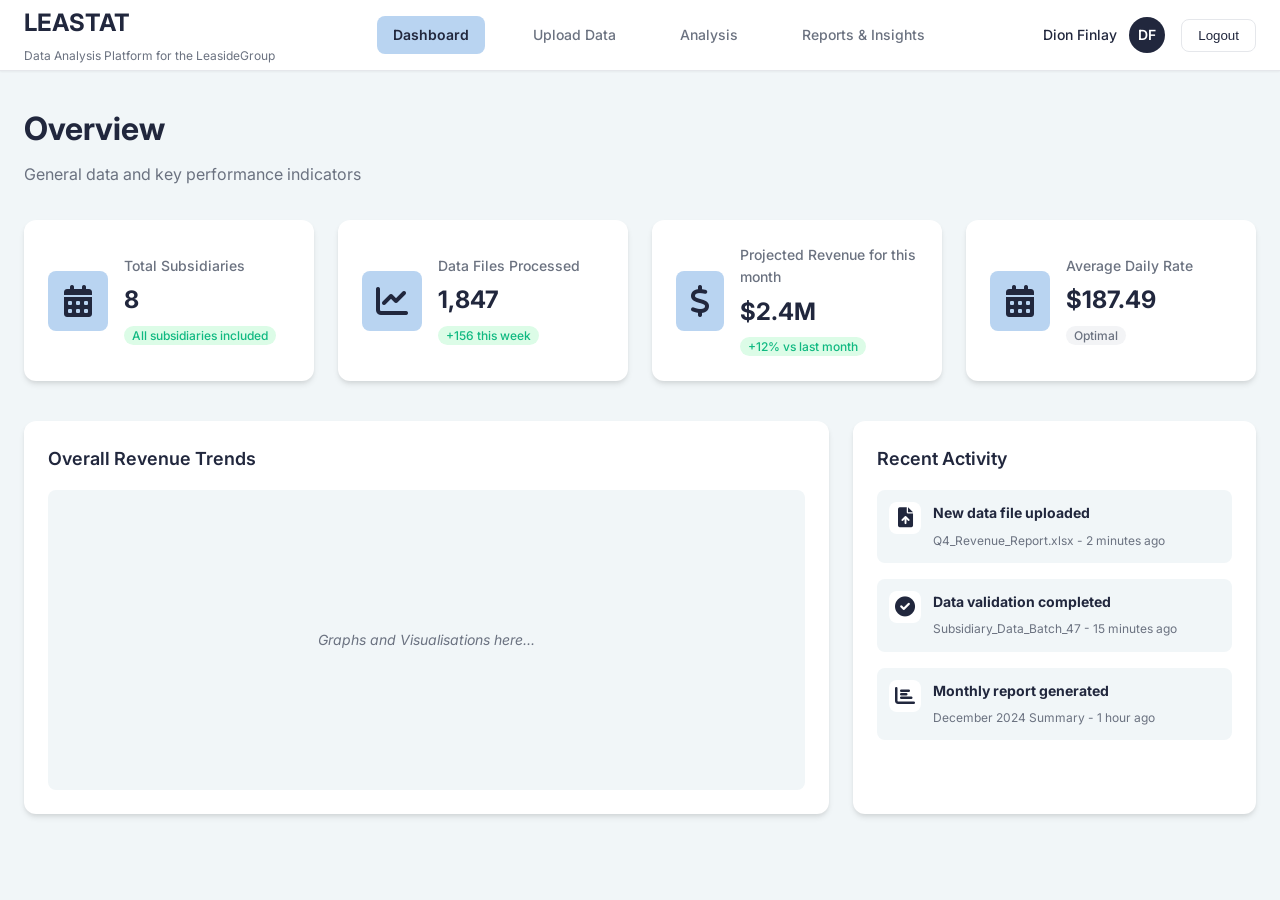
==== Frontend/index.html @ d5954630 "add frontend folder" ====
<!DOCTYPE html>
<html lang="en">
<head>
    <meta charset="UTF-8">
    <meta name="viewport" content="width=device-width, initial-scale=1.0">
    <title>DataFlow - A LeasideGroup Data Management Platform</title>
    <link rel="stylesheet" href="styles/main.css">
    <link rel="stylesheet" href="styles/forms.css">
    <link rel="stylesheet" href="styles/dashboard.css">
    <link rel="preconnect" href="https://fonts.googleapis.com">
    <link rel="preconnect" href="https://fonts.gstatic.com" crossorigin>
    <link href="https://fonts.googleapis.com/css2?family=Inter:wght@300;400;500;600;700&display=swap" rel="stylesheet">
    <link rel="stylesheet" href="https://cdnjs.cloudflare.com/ajax/libs/font-awesome/6.0.0/css/all.min.css" integrity="sha512-9usAa10IRO0HhonpyAIVpjrylPvoDwiPUiKdWk5t3PyolY1cOd4DSE0Ga+ri4AuTroPR5aQvXU9xC6qOPnzFeg==" crossorigin="anonymous" referrerpolicy="no-referrer" />
</head>
<body>
    <!-- Navigation Bar -->
    <nav class="navbar">
        <div class="nav-container">
            <div class="nav-brand">
                <h2>LEASTAT</h2>
                <span class="nav-tagline">Data Analysis Platform for the LeasideGroup</span>
            </div>
            <div class="nav-menu">
                <a href="#dashboard" class="nav-link active" data-section="dashboard">Dashboard</a>
                <a href="#upload" class="nav-link" data-section="upload">Upload Data</a>
                <a href="#analytics" class="nav-link" data-section="analytics">Analysis</a>
                <a href="#reports" class="nav-link" data-section="reports">Reports & Insights</a>
            </div>
            <div class="nav-user">
                <div class="user-profile">
                    <span class="user-name">Dion Finlay</span>
                    <div class="user-avatar">DF</div>
                </div>
                <button class="logout-btn">Logout</button>
            </div>
        </div>
    </nav>

    <!-- Main Content Area -->
    <main class="main-content">
        <!-- Dashboard Section -->
        <section id="dashboard-section" class="content-section active">
            <div class="dashboard-header">
                <h1>Overview</h1>
                <p>General data and key performance indicators</p>
            </div>
            
            <div class="stats-grid">
                <div class="stat-card">
                    <div class="stat-icon"><i class="fa-solid fa-calendar-days"></i></i></div>
                    <div class="stat-content">
                        <h3>Total Subsidiaries</h3>
                        <p class="stat-number">8</p>
                        <span class="stat-change positive">All subsidiaries included</span>
                    </div>
                </div>
                <div class="stat-card">
                    <div class="stat-icon"><i class="fa-solid fa-chart-line"></i></div>
                    <div class="stat-content">
                        <h3>Data Files Processed</h3>
                        <p class="stat-number">1,847</p>
                        <span class="stat-change positive">+156 this week</span>
                    </div>
                </div>
                <div class="stat-card">
                    <div class="stat-icon"><i class="fa-solid fa-dollar-sign"></i></div>
                    <div class="stat-content">
                        <h3>Projected Revenue for this month</h3>
                        <p class="stat-number">$2.4M</p>
                        <span class="stat-change positive">+12% vs last month</span>
                    </div>
                </div>
                <div class="stat-card">
                    <div class="stat-icon"><i class="fa-solid fa-calendar-days"></i></div>
                    <div class="stat-content">
                        <h3>Average Daily Rate</h3>
                        <p class="stat-number">$187.49</p>
                        <span class="stat-change neutral">Optimal</span>
                    </div>
                </div>
            </div>

            <div class="dashboard-charts">
                <div class="chart-container">
                    <h3>Overall Revenue Trends</h3>
                    <div class="chart-placeholder">
                        <p>Graphs and Visualisations here...</p>
                    </div>
                </div>
                <div class="recent-activity">
                    <h3>Recent Activity</h3>
                    <div class="activity-list">
                        <div class="activity-item">
                            <div class="activity-icon"><i class="fa-solid fa-file-arrow-up"></i></div>
                            <div class="activity-content">
                                <p><strong>New data file uploaded</strong></p>
                                <span>Q4_Revenue_Report.xlsx - 2 minutes ago</span>
                            </div>
                        </div>
                        <div class="activity-item">
                            <div class="activity-icon"><i class="fa-solid fa-check-circle"></i></div>
                            <div class="activity-content">
                                <p><strong>Data validation completed</strong></p>
                                <span>Subsidiary_Data_Batch_47 - 15 minutes ago</span>
                            </div>
                        </div>
                        <div class="activity-item">
                            <div class="activity-icon"><i class="fa-solid fa-chart-bar"></i></div>
                            <div class="activity-content">
                                <p><strong>Monthly report generated</strong></p>
                                <span>December 2024 Summary - 1 hour ago</span>
                            </div>
                        </div>
                    </div>
                </div>
            </div>
        </section>

        <!-- Upload Section -->
        <section id="upload-section" class="content-section">
            <div class="upload-header">
                <h1>Data upload Portal</h1>
                <p>Upload and validate your data files</p>
            </div>
            
            <div class="upload-container">
                <div class="upload-area">
                    <div class="upload-icon"><i class="fa-solid fa-cloud-arrow-up"></i></div>
                    <h3>Drag & Drop Files Here</h3>
                    <p>or click to browse and select files</p>
                    <input type="file" id="file-input" multiple accept=".xlsx,.xls,.csv" hidden>
                    <button class="upload-btn" onclick="document.getElementById('file-input').click()">
                        Choose Files
                    </button>
                </div>
                
                <div class="upload-info">
                    <h4>Supported Formats</h4>
                    <ul>
                        <li>Excel Files (.xlsx, .xls)</li>
                        <li>CSV Files (.csv)</li>
                        <li>Maximum file size: 50MB</li>
                    </ul>
                </div>
            </div>

            <div class="upload-progress" id="upload-progress" style="display: none;">
                <h3>Processing Files...</h3>
                <div class="progress-bar">
                    <div class="progress-fill"></div>
                </div>
                <p class="progress-text">0% Complete</p>
            </div>

            <div class="uploaded-files" id="uploaded-files">
                <h3>Recently Uploaded Files</h3>
                <div class="files-list">
                    <!-- Files will be dynamically added here -->
                </div>
            </div>
        </section>

        <!-- Analytics Section -->
        <section id="analytics-section" class="content-section">
            <div class="analytics-header">
                <h1>Data Analysis</h1>
                <p>Analyze trends and patterns in your data</p>
            </div>
            
            <div class="analytics-filters">
                <div class="filter-group">
                    <label>Date Range</label>
                    <select class="filter-select">
                        <option>Last 30 days</option>
                        <option>Last 3 months</option>
                        <option>Last 6 months</option>
                        <option>Last year</option>
                    </select>
                </div>
                <div class="filter-group">
                    <label>Subsidiary</label>
                    <select class="filter-select">
                        <option>All Subsidiaries</option>
                        <option>Leaside Manor</option>
                        <option>Apartments</option>
                        <option>Hotel</option>
                        <option>Spa Service</option>
                        <option>Medispa Service</option>
                        <option>Products</option>
                        <option>Bistro and Extras</option>
                        <option>Riverside</option>
                        <option>Monastery Health</option>
                        <option>Villanova</option>
                        <option>Bistro and Extras</option>
                    </select>
                </div>
                <div class="filter-group">
                    <label>Metric</label>
                    <select class="filter-select">
                        <option>Revenue</option>
                        <option>Average Daily Rate</option>
                        <option>Occupancy</option>
                        <option>Something Else</option>
                    </select>
                </div>
                <button class="apply-filters-btn">Apply Filters</button>
            </div>

            <div class="analytics-charts">
                <div class="chart-grid">
                    <div class="chart-card">
                        <h4>Revenue by Subsidiary</h4>
                        <div class="chart-placeholder">Charts and graphs</div>
                    </div>
                    <div class="chart-card">
                        <h4>Growth Trends</h4>
                        <div class="chart-placeholder">Charts and graphs</div>
                    </div>
                    <div class="chart-card">
                        <h4>Performance Metrics</h4>
                        <div class="chart-placeholder">Charts and graphs</div>
                    </div>
                    <div class="chart-card">
                        <h4>Comparative Analysis</h4>
                        <div class="chart-placeholder">Charts and graphs</div>
                    </div>
                </div>
            </div>
        </section>

        <!-- Reports Section -->
        <section id="reports-section" class="content-section">
            <div class="reports-header">
                <h1>Reports & Export</h1>
                <p>Generate and download comprehensive reports</p>
            </div>
            
            <div class="reports-container">
                <div class="report-templates">
                    <h3>Report Templates</h3>
                    <div class="template-grid">
                        <div class="template-card">
                            <div class="template-icon"><i class="fa-solid fa-chart-pie"></i></div>
                            <h4>Monthly Summary</h4>
                            <p>Comprehensive monthly performance report</p>
                            <button class="generate-btn">Generate</button>
                        </div>
                        <div class="template-card">
                            <div class="template-icon"><i class="fa-solid fa-chart-column"></i></div>
                            <h4>Financial Analysis</h4>
                            <p>Detailed financial metrics and trends</p>
                            <button class="generate-btn">Generate</button>
                        </div>
                        <div class="template-card">
                            <div class="template-icon"><i class="fa-solid fa-bullseye"></i></div>
                            <h4>Performance Review</h4>
                            <p>Subsidiary performance comparison</p>
                            <button class="generate-btn">Generate</button>
                        </div>
                    </div>
                </div>

                <div class="recent-reports">
                    <h3>Recent Reports</h3>
                    <div class="reports-list">
                        <div class="report-item">
                            <div class="report-info">
                                <h4>December 2024 Monthly Summary</h4>
                                <p>Generated on Jan 5, 2025</p>
                            </div>
                            <div class="report-actions">
                                <button class="download-btn">Download</button>
                                <button class="view-btn">View</button>
                            </div>
                        </div>
                        <div class="report-item">
                            <div class="report-info">
                                <h4>Q4 2024 Financial Analysis</h4>
                                <p>Generated on Jan 3, 2025</p>
                            </div>
                            <div class="report-actions">
                                <button class="download-btn">Download</button>
                                <button class="view-btn">View</button>
                            </div>
                        </div>
                    </div>
                </div>
            </div>
        </section>
    </main>

    <!-- Scripts -->
    <script src="scripts/app.js"></script>
    <script src="scripts/api.js"></script>
    <script src="scripts/validation.js"></script>
    <script src="upload.js"></script>
</body>
</html>
---- Frontend/styles/main.css ----
/* Global */
:root {
    --primary-color: #21273d;
    --secondary-color: #b9d4f1;
    --background-color: #f1f6f8;
    --white: #ffffff;
    --text-dark: #21273d;
    --text-light: #6b7280;
    --border-color: #e5e7eb;
    --success-color: #10b981;
    --warning-color: #f59e0b;
    --error-color: #ef4444;
    --shadow-sm: 0 1px 2px 0 rgba(0, 0, 0, 0.05);
    --shadow-md: 0 4px 6px -1px rgba(0, 0, 0, 0.1), 0 2px 4px -1px rgba(0, 0, 0, 0.06);
    --shadow-lg: 0 10px 15px -3px rgba(0, 0, 0, 0.1), 0 4px 6px -2px rgba(0, 0, 0, 0.05);
    --border-radius: 8px;
    --border-radius-lg: 12px;
    --font-family: 'Inter', -apple-system, BlinkMacSystemFont, 'Segoe UI', Roboto, sans-serif;
}

* {
    margin: 0;
    padding: 0;
    box-sizing: border-box;
}

body {
    font-family: var(--font-family);
    background-color: var(--background-color);
    color: var(--text-dark);
    line-height: 1.6;
    font-size: 14px;
}

/* Navigation*/
.navbar {
    background-color: var(--white);
    border-bottom: 1px solid var(--border-color);
    box-shadow: var(--shadow-sm);
    position: sticky;
    top: 0;
    z-index: 1000;
}

.nav-container {
    max-width: 1400px;
    margin: 0 auto;
    padding: 0 24px;
    display: flex;
    align-items: center;
    justify-content: space-between;
    height: 70px;
}

.nav-brand h2 {
    color: var(--primary-color);
    font-size: 24px;
    font-weight: 700;
    margin-bottom: 2px;
}

.nav-tagline {
    color: var(--text-light);
    font-size: 12px;
    font-weight: 400;
}

.nav-menu {
    display: flex;
    gap: 32px;
}

.nav-link {
    text-decoration: none;
    color: var(--text-light);
    font-weight: 500;
    padding: 8px 16px;
    border-radius: var(--border-radius);
    transition: all 0.2s ease;
    position: relative;
}

.nav-link:hover {
    color: var(--primary-color);
    background-color: var(--secondary-color);
}

.nav-link.active {
    color: var(--primary-color);
    background-color: var(--secondary-color);
    font-weight: 600;
}

.nav-user {
    display: flex;
    align-items: center;
    gap: 16px;
}

.user-profile {
    display: flex;
    align-items: center;
    gap: 12px;
}

.user-name {
    font-weight: 500;
    color: var(--text-dark);
}

.user-avatar {
    width: 36px;
    height: 36px;
    background-color: var(--primary-color);
    color: var(--white);
    border-radius: 50%;
    display: flex;
    align-items: center;
    justify-content: center;
    font-weight: 600;
    font-size: 14px;
}

.logout-btn {
    background-color: transparent;
    border: 1px solid var(--border-color);
    color: var(--text-dark);
    padding: 8px 16px;
    border-radius: var(--border-radius);
    cursor: pointer;
    font-weight: 500;
    transition: all 0.2s ease;
}

.logout-btn:hover {
    background-color: var(--error-color);
    color: var(--white);
    border-color: var(--error-color);
}

/* Main Content */
.main-content {
    max-width: 1400px;
    margin: 0 auto;
    padding: 32px 24px;
}

.content-section {
    display: none;
    animation: fadeIn 0.3s ease-in-out;
}

.content-section.active {
    display: block;
}

@keyframes fadeIn {
    from { opacity: 0; transform: translateY(20px); }
    to { opacity: 1; transform: translateY(0); }
}

/* Dashboard*/
.dashboard-header {
    margin-bottom: 32px;
}

.dashboard-header h1 {
    font-size: 32px;
    font-weight: 700;
    color: var(--primary-color);
    margin-bottom: 8px;
}

.dashboard-header p {
    color: var(--text-light);
    font-size: 16px;
}

.stats-grid {
    display: grid;
    grid-template-columns: repeat(auto-fit, minmax(280px, 1fr));
    gap: 24px;
    margin-bottom: 40px;
}

.stat-card {
    background-color: var(--white);
    padding: 24px;
    border-radius: var(--border-radius-lg);
    box-shadow: var(--shadow-md);
    display: flex;
    align-items: center;
    gap: 16px;
    transition: transform 0.2s ease, box-shadow 0.2s ease;
}

.stat-card:hover {
    transform: translateY(-2px);
    box-shadow: var(--shadow-lg);
}

.stat-icon {
    font-size: 32px;
    width: 60px;
    height: 60px;
    background-color: var(--secondary-color);
    border-radius: var(--border-radius);
    display: flex;
    align-items: center;
    justify-content: center;
}

.stat-content h3 {
    color: var(--text-light);
    font-size: 14px;
    font-weight: 500;
    margin-bottom: 4px;
}

.stat-number {
    font-size: 24px;
    font-weight: 700;
    color: var(--primary-color);
    margin-bottom: 4px;
}

.stat-change {
    font-size: 12px;
    font-weight: 500;
    padding: 2px 8px;
    border-radius: 12px;
}

.stat-change.positive {
    background-color: #dcfce7;
    color: var(--success-color);
}

.stat-change.neutral {
    background-color: #f3f4f6;
    color: var(--text-light);
}

.dashboard-charts {
    display: grid;
    grid-template-columns: 2fr 1fr;
    gap: 24px;
}

.chart-container,
.recent-activity {
    background-color: var(--white);
    padding: 24px;
    border-radius: var(--border-radius-lg);
    box-shadow: var(--shadow-md);
}

.chart-container h3,
.recent-activity h3 {
    color: var(--primary-color);
    font-size: 18px;
    font-weight: 600;
    margin-bottom: 16px;
}

.chart-placeholder {
    height: 300px;
    background-color: var(--background-color);
    border-radius: var(--border-radius);
    display: flex;
    align-items: center;
    justify-content: center;
    color: var(--text-light);
    font-style: italic;
}

.activity-list {
    display: flex;
    flex-direction: column;
    gap: 16px;
}

.activity-item {
    display: flex;
    align-items: flex-start;
    gap: 12px;
    padding: 12px;
    background-color: var(--background-color);
    border-radius: var(--border-radius);
}

.activity-icon {
    font-size: 20px;
    width: 32px;
    height: 32px;
    display: flex;
    align-items: center;
    justify-content: center;
    background-color: var(--white);
    border-radius: var(--border-radius);
}

.activity-content p {
    font-size: 14px;
    color: var(--text-dark);
    margin-bottom: 4px;
}

.activity-content span {
    font-size: 12px;
    color: var(--text-light);
}

/* Section Headers */
.upload-header,
.analytics-header,
.reports-header {
    margin-bottom: 32px;
}

.upload-header h1,
.analytics-header h1,
.reports-header h1 {
    font-size: 32px;
    font-weight: 700;
    color: var(--primary-color);
    margin-bottom: 8px;
}

.upload-header p,
.analytics-header p,
.reports-header p {
    color: var(--text-light);
    font-size: 16px;
}

/* Upload Styles */
.upload-container {
    display: grid;
    grid-template-columns: 2fr 1fr;
    gap: 24px;
    margin-bottom: 32px;
}

.upload-area {
    background-color: var(--white);
    border: 2px dashed var(--border-color);
    border-radius: var(--border-radius-lg);
    padding: 48px;
    text-align: center;
    transition: all 0.2s ease;
    cursor: pointer;
}

.upload-area:hover {
    border-color: var(--secondary-color);
    background-color: #fafbfc;
}

.upload-area.dragover {
    border-color: var(--primary-color);
    background-color: var(--secondary-color);
}

.upload-icon {
    font-size: 48px;
    margin-bottom: 16px;
}

.upload-area h3 {
    color: var(--primary-color);
    font-size: 20px;
    font-weight: 600;
    margin-bottom: 8px;
}

.upload-area p {
    color: var(--text-light);
    margin-bottom: 24px;
}

.upload-btn {
    background-color: var(--primary-color);
    color: var(--white);
    border: none;
    padding: 12px 24px;
    border-radius: var(--border-radius);
    font-weight: 500;
    cursor: pointer;
    transition: all 0.2s ease;
}

.upload-btn:hover {
    background-color: #1a1f2e;
    transform: translateY(-1px);
}

.upload-info {
    background-color: var(--white);
    padding: 24px;
    border-radius: var(--border-radius-lg);
    box-shadow: var(--shadow-sm);
}

.upload-info h4 {
    color: var(--primary-color);
    font-size: 16px;
    font-weight: 600;
    margin-bottom: 16px;
}

.upload-info ul {
    list-style: none;
}

.upload-info li {
    color: var(--text-light);
    margin-bottom: 8px;
    padding-left: 20px;
    position: relative;
}

.upload-info li:before {
    content: "✓";
    position: absolute;
    left: 0;
    color: var(--success-color);
    font-weight: bold;
}

/* Progress Styles */
.upload-progress {
    background-color: var(--white);
    padding: 24px;
    border-radius: var(--border-radius-lg);
    box-shadow: var(--shadow-md);
    margin-bottom: 32px;
}

.upload-progress h3 {
    color: var(--primary-color);
    margin-bottom: 16px;
}

.progress-bar {
    width: 100%;
    height: 8px;
    background-color: var(--background-color);
    border-radius: 4px;
    overflow: hidden;
    margin-bottom: 8px;
}

.progress-fill {
    height: 100%;
    background-color: var(--primary-color);
    transition: width 0.3s ease;
    width: 0%;
}

.progress-text {
    color: var(--text-light);
    font-size: 14px;
}

/* Uploaded Files */
.uploaded-files {
    background-color: var(--white);
    padding: 24px;
    border-radius: var(--border-radius-lg);
    box-shadow: var(--shadow-md);
}

.uploaded-files h3 {
    color: var(--primary-color);
    margin-bottom: 16px;
}

.files-list {
    display: flex;
    flex-direction: column;
    gap: 12px;
}

/* Analytics Styles */
.analytics-filters {
    background-color: var(--white);
    padding: 24px;
    border-radius: var(--border-radius-lg);
    box-shadow: var(--shadow-md);
    margin-bottom: 32px;
    display: flex;
    gap: 24px;
    align-items: end;
    flex-wrap: wrap;
}

.filter-group {
    display: flex;
    flex-direction: column;
    gap: 8px;
    min-width: 160px;
}

.filter-group label {
    color: var(--text-dark);
    font-weight: 500;
    font-size: 14px;
}

.filter-select {
    padding: 8px 12px;
    border: 1px solid var(--border-color);
    border-radius: var(--border-radius);
    background-color: var(--white);
    color: var(--text-dark);
    font-size: 14px;
}

.apply-filters-btn {
    background-color: var(--primary-color);
    color: var(--white);
    border: none;
    padding: 8px 16px;
    border-radius: var(--border-radius);
    font-weight: 500;
    cursor: pointer;
    transition: all 0.2s ease;
    height: fit-content;
}

.apply-filters-btn:hover {
    background-color: #1a1f2e;
}

.analytics-charts {
    background-color: var(--white);
    padding: 24px;
    border-radius: var(--border-radius-lg);
    box-shadow: var(--shadow-md);
}

.chart-grid {
    display: grid;
    grid-template-columns: repeat(auto-fit, minmax(300px, 1fr));
    gap: 24px;
}

.chart-card {
    background-color: var(--background-color);
    padding: 20px;
    border-radius: var(--border-radius);
}

.chart-card h4 {
    color: var(--primary-color);
    font-size: 16px;
    font-weight: 600;
    margin-bottom: 16px;
}

/* Reports Styles */
.reports-container {
    display: grid;
    grid-template-columns: 2fr 1fr;
    gap: 32px;
}

.report-templates,
.recent-reports {
    background-color: var(--white);
    padding: 24px;
    border-radius: var(--border-radius-lg);
    box-shadow: var(--shadow-md);
}

.report-templates h3,
.recent-reports h3 {
    color: var(--primary-color);
    font-size: 18px;
    font-weight: 600;
    margin-bottom: 20px;
}

.template-grid {
    display: grid;
    gap: 16px;
}

.template-card {
    background-color: var(--background-color);
    padding: 20px;
    border-radius: var(--border-radius);
    text-align: center;
    transition: transform 0.2s ease;
}

.template-card:hover {
    transform: translateY(-2px);
}

.template-icon {
    font-size: 32px;
    margin-bottom: 12px;
}

.template-card h4 {
    color: var(--primary-color);
    font-size: 16px;
    font-weight: 600;
    margin-bottom: 8px;
}

.template-card p {
    color: var(--text-light);
    font-size: 14px;
    margin-bottom: 16px;
}

.generate-btn,
.download-btn,
.view-btn {
    background-color: var(--primary-color);
    color: var(--white);
    border: none;
    padding: 8px 16px;
    border-radius: var(--border-radius);
    font-weight: 500;
    cursor: pointer;
    transition: all 0.2s ease;
    margin: 0 4px;
}

.generate-btn:hover,
.download-btn:hover,
.view-btn:hover {
    background-color: #1a1f2e;
}

.view-btn {
    background-color: var(--secondary-color);
    color: var(--primary-color);
}

.view-btn:hover {
    background-color: #a5c9ed;
}

.reports-list {
    display: flex;
    flex-direction: column;
    gap: 16px;
}

.report-item {
    display: flex;
    justify-content: space-between;
    align-items: center;
    padding: 16px;
    background-color: var(--background-color);
    border-radius: var(--border-radius);
    transition: all 0.2s ease;
}

.report-item:hover {
    background-color: #e8f0f5;
}

.report-info h4 {
    color: var(--primary-color);
    font-size: 14px;
    font-weight: 600;
    margin-bottom: 4px;
}

.report-info p {
    color: var(--text-light);
    font-size: 12px;
}

.report-actions {
    display: flex;
    gap: 8px;
}

/* Responsive Design */
@media (max-width: 1200px) {
    .nav-container {
        padding: 0 16px;
    }
    
    .main-content {
        padding: 24px 16px;
    }
    
    .dashboard-charts {
        grid-template-columns: 1fr;
    }
    
    .upload-container {
        grid-template-columns: 1fr;
    }
    
    .reports-container {
        grid-template-columns: 1fr;
    }
}

@media (max-width: 768px) {
    .nav-container {
        flex-direction: column;
        height: auto;
        padding: 16px;
        gap: 16px;
    }
    
    .nav-menu {
        gap: 16px;
        flex-wrap: wrap;
        justify-content: center;
    }
    
    .stats-grid {
        grid-template-columns: 1fr;
    }
    
    .analytics-filters {
        flex-direction: column;
        align-items: stretch;
    }
    
    .filter-group {
        min-width: auto;
    }
    
    .chart-grid {
        grid-template-columns: 1fr;
    }
    
    .template-grid {
        grid-template-columns: 1fr;
    }
}

@media (max-width: 480px) {
    .upload-area {
        padding: 24px;
    }
    
    .upload-icon {
        font-size: 32px;
    }
    
    .dashboard-header h1,
    .upload-header h1,
    .analytics-header h1,
    .reports-header h1 {
        font-size: 24px;
    }
    
    .stat-card {
        flex-direction: column;
        text-align: center;
    }
    
    .report-item {
        flex-direction: column;
        gap: 12px;
        text-align: center;
    }
}

/* Utility Classes */
.text-center { text-align: center; }
.text-left { text-align: left; }
.text-right { text-align: right; }

.mb-1 { margin-bottom: 4px; }
.mb-2 { margin-bottom: 8px; }
.mb-3 { margin-bottom: 12px; }
.mb-4 { margin-bottom: 16px; }
.mb-5 { margin-bottom: 20px; }
.mb-6 { margin-bottom: 24px; }

.mt-1 { margin-top: 4px; }
.mt-2 { margin-top: 8px; }
.mt-3 { margin-top: 12px; }
.mt-4 { margin-top: 16px; }
.mt-5 { margin-top: 20px; }
.mt-6 { margin-top: 24px; }

.p-1 { padding: 4px; }
.p-2 { padding: 8px; }
.p-3 { padding: 12px; }
.p-4 { padding: 16px; }
.p-5 { padding: 20px; }
.p-6 { padding: 24px; }

.hidden { display: none; }
.visible { display: block; }

.fade-in {
    animation: fadeIn 0.3s ease-in-out;
}

.slide-up {
    animation: slideUp 0.3s ease-in-out;
}

@keyframes slideUp {
    from { opacity: 0; transform: translateY(30px); }
    to { opacity: 1; transform: translateY(0); }
}

/* Loading States */
.loading {
    position: relative;
    overflow: hidden;
}

.loading::after {
    content: '';
    position: absolute;
    top: 0;
    left: -100%;
    width: 100%;
    height: 100%;
    background: linear-gradient(90deg, transparent, rgba(185, 212, 241, 0.4), transparent);
    animation: loading 1.5s infinite;
}

@keyframes loading {
    0% { left: -100%; }
    100% { left: 100%; }
}
---- Frontend/styles/forms.css ----
/* Form Styles */

/* Form Container */
.form-container {
    background-color: var(--white);
    padding: 32px;
    border-radius: var(--border-radius-lg);
    box-shadow: var(--shadow-md);
    max-width: 600px;
    margin: 0 auto;
}

.form-header {
    text-align: center;
    margin-bottom: 32px;
}

.form-header h2 {
    color: var(--primary-color);
    font-size: 24px;
    font-weight: 700;
    margin-bottom: 8px;
}

.form-header p {
    color: var(--text-light);
    font-size: 14px;
}

/* Form Groups */
.form-group {
    margin-bottom: 24px;
}

.form-group label {
    display: block;
    color: var(--text-dark);
    font-weight: 500;
    font-size: 14px;
    margin-bottom: 8px;
}

.form-group label.required::after {
    content: "*";
    color: var(--error-color);
    margin-left: 4px;
}

/* Input Styles */
.form-input,
.form-select,
.form-textarea {
    width: 100%;
    padding: 12px 16px;
    border: 1px solid var(--border-color);
    border-radius: var(--border-radius);
    font-size: 14px;
    font-family: var(--font-family);
    background-color: var(--white);
    color: var(--text-dark);
    transition: all 0.2s ease;
}

.form-input:focus,
.form-select:focus,
.form-textarea:focus {
    outline: none;
    border-color: var(--primary-color);
    box-shadow: 0 0 0 3px rgba(33, 39, 61, 0.1);
}

.form-input:hover,
.form-select:hover,
.form-textarea:hover {
    border-color: var(--secondary-color);
}

.form-input.error,
.form-select.error,
.form-textarea.error {
    border-color: var(--error-color);
    background-color: #fef2f2;
}

.form-input.success,
.form-select.success,
.form-textarea.success {
    border-color: var(--success-color);
    background-color: #f0fdf4;
}

.form-textarea {
    resize: vertical;
    min-height: 100px;
}

/* Input Groups */
.input-group {
    display: flex;
    gap: 16px;
}

.input-group .form-group {
    flex: 1;
}

/* File Input Styles */
.file-input-wrapper {
    position: relative;
    display: inline-block;
    width: 100%;
}

.file-input {
    position: absolute;
    opacity: 0;
    width: 100%;
    height: 100%;
    cursor: pointer;
}

.file-input-label {
    display: flex;
    align-items: center;
    justify-content: center;
    gap: 8px;
    padding: 12px 16px;
    border: 2px dashed var(--border-color);
    border-radius: var(--border-radius);
    background-color: var(--background-color);
    color: var(--text-light);
    cursor: pointer;
    transition: all 0.2s ease;
    min-height: 120px;
    text-align: center;
}

.file-input-label:hover {
    border-color: var(--secondary-color);
    background-color: var(--white);
}

.file-input-label.dragover {
    border-color: var(--primary-color);
    background-color: var(--secondary-color);
    color: var(--primary-color);
}

.file-input-icon {
    font-size: 24px;
}

.file-input-text {
    display: flex;
    flex-direction: column;
    gap: 4px;
}

.file-input-primary {
    font-weight: 500;
    color: var(--text-dark);
}

.file-input-secondary {
    font-size: 12px;
    color: var(--text-light);
}

/* Selected Files Display */
.selected-files {
    margin-top: 16px;
}

.selected-files-header {
    font-weight: 500;
    color: var(--text-dark);
    margin-bottom: 8px;
    font-size: 14px;
}

.file-item {
    display: flex;
    align-items: center;
    justify-content: space-between;
    padding: 8px 12px;
    background-color: var(--background-color);
    border-radius: var(--border-radius);
    margin-bottom: 8px;
}

.file-info {
    display: flex;
    align-items: center;
    gap: 8px;
}

.file-icon {
    width: 24px;
    height: 24px;
    background-color: var(--primary-color);
    color: var(--white);
    border-radius: 4px;
    display: flex;
    align-items: center;
    justify-content: center;
    font-size: 12px;
    font-weight: 600;
}

.file-details {
    display: flex;
    flex-direction: column;
}

.file-name {
    font-size: 14px;
    color: var(--text-dark);
    font-weight: 500;
}

.file-size {
    font-size: 12px;
    color: var(--text-light);
}

.file-remove {
    background: none;
    border: none;
    color: var(--error-color);
    cursor: pointer;
    padding: 4px;
    border-radius: 4px;
    transition: all 0.2s ease;
}

.file-remove:hover {
    background-color: var(--error-color);
    color: var(--white);
}

/* Button Styles */
.btn {
    padding: 12px 24px;
    border: none;
    border-radius: var(--border-radius);
    font-size: 14px;
    font-weight: 500;
    cursor: pointer;
    text-decoration: none;
    display: inline-flex;
    align-items: center;
    justify-content: center;
    gap: 8px;
    transition: all 0.2s ease;
    min-height: 44px;
}

.btn-primary {
    background-color: var(--primary-color);
    color: var(--white);
}

.btn-primary:hover {
    background-color: #1a1f2e;
    transform: translateY(-1px);
    box-shadow: var(--shadow-md);
}

.btn-secondary {
    background-color: var(--secondary-color);
    color: var(--primary-color);
}

.btn-secondary:hover {
    background-color: #a5c9ed;
}

.btn-outline {
    background-color: transparent;
    color: var(--primary-color);
    border: 1px solid var(--primary-color);
}

.btn-outline:hover {
    background-color: var(--primary-color);
    color: var(--white);
}

.btn-success {
    background-color: var(--success-color);
    color: var(--white);
}

.btn-warning {
    background-color: var(--warning-color);
    color: var(--white);
}

.btn-danger {
    background-color: var(--error-color);
    color: var(--white);
}

.btn-large {
    padding: 16px 32px;
    font-size: 16px;
    min-height: 52px;
}

.btn-small {
    padding: 8px 16px;
    font-size: 12px;
    min-height: 36px;
}

.btn:disabled {
    opacity: 0.5;
    cursor: not-allowed;
    transform: none !important;
}

.btn-group {
    display: flex;
    gap: 12px;
    justify-content: center;
    margin-top: 24px;
}

/* Checkbox and Radio Styles */
.checkbox-group,
.radio-group {
    display: flex;
    flex-direction: column;
    gap: 12px;
}

.checkbox-item,
.radio-item {
    display: flex;
    align-items: center;
    gap: 12px;
    cursor: pointer;
}

.checkbox-input,
.radio-input {
    width: 18px;
    height: 18px;
    accent-color: var(--primary-color);
}

.checkbox-label,
.radio-label {
    color: var(--text-dark);
    font-size: 14px;
    cursor: pointer;
}

/* Error Messages */
.error-message {
    color: var(--error-color);
    font-size: 12px;
    margin-top: 4px;
    display: flex;
    align-items: center;
    gap: 4px;
}

.error-icon {
    font-size: 14px;
}

.success-message {
    color: var(--success-color);
    font-size: 12px;
    margin-top: 4px;
    display: flex;
    align-items: center;
    gap: 4px;
}

/* Help Text */
.help-text {
    color: var(--text-light);
    font-size: 12px;
    margin-top: 4px;
}

/* Form Steps */
.form-steps {
    display: flex;
    justify-content: center;
    margin-bottom: 32px;
}

.step {
    display: flex;
    align-items: center;
    gap: 8px;
    padding: 8px 16px;
    color: var(--text-light);
    font-size: 14px;
}

.step.active {
    color: var(--primary-color);
    font-weight: 600;
}

.step.completed {
    color: var(--success-color);
}

.step-number {
    width: 24px;
    height: 24px;
    border-radius: 50%;
    background-color: var(--border-color);
    color: var(--text-light);
    display: flex;
    align-items: center;
    justify-content: center;
    font-size: 12px;
    font-weight: 600;
}

.step.active .step-number {
    background-color: var(--primary-color);
    color: var(--white);
}

.step.completed .step-number {
    background-color: var(--success-color);
    color: var(--white);
}

.step:not(:last-child)::after {
    content: '';
    width: 40px;
    height: 2px;
    background-color: var(--border-color);
    margin-left: 16px;
}

.step.completed:not(:last-child)::after {
    background-color: var(--success-color);
}

/* Progress Bar in Forms */
.form-progress {
    margin-bottom: 24px;
}

.form-progress-label {
    display: flex;
    justify-content: space-between;
    margin-bottom: 8px;
    font-size: 14px;
    color: var(--text-dark);
}

.form-progress-bar {
    width: 100%;
    height: 6px;
    background-color: var(--background-color);
    border-radius: 3px;
    overflow: hidden;
}

.form-progress-fill {
    height: 100%;
    background-color: var(--primary-color);
    transition: width 0.3s ease;
}

/* Responsive Form Styles */
@media (max-width: 768px) {
    .form-container {
        padding: 24px;
        margin: 0 16px;
    }
    
    .input-group {
        flex-direction: column;
    }
    
    .btn-group {
        flex-direction: column;
    }
    
    .form-steps {
        flex-wrap: wrap;
        gap: 8px;
    }
    
    .step:not(:last-child)::after {
        display: none;
    }
}

@media (max-width: 480px) {
    .form-container {
        padding: 16px;
    }
    
    .file-input-label {
        min-height: 80px;
        padding: 16px;
    }
    
    .file-input-icon {
        font-size: 20px;
    }
    
    .btn {
        width: 100%;
        justify-content: center;
    }
}
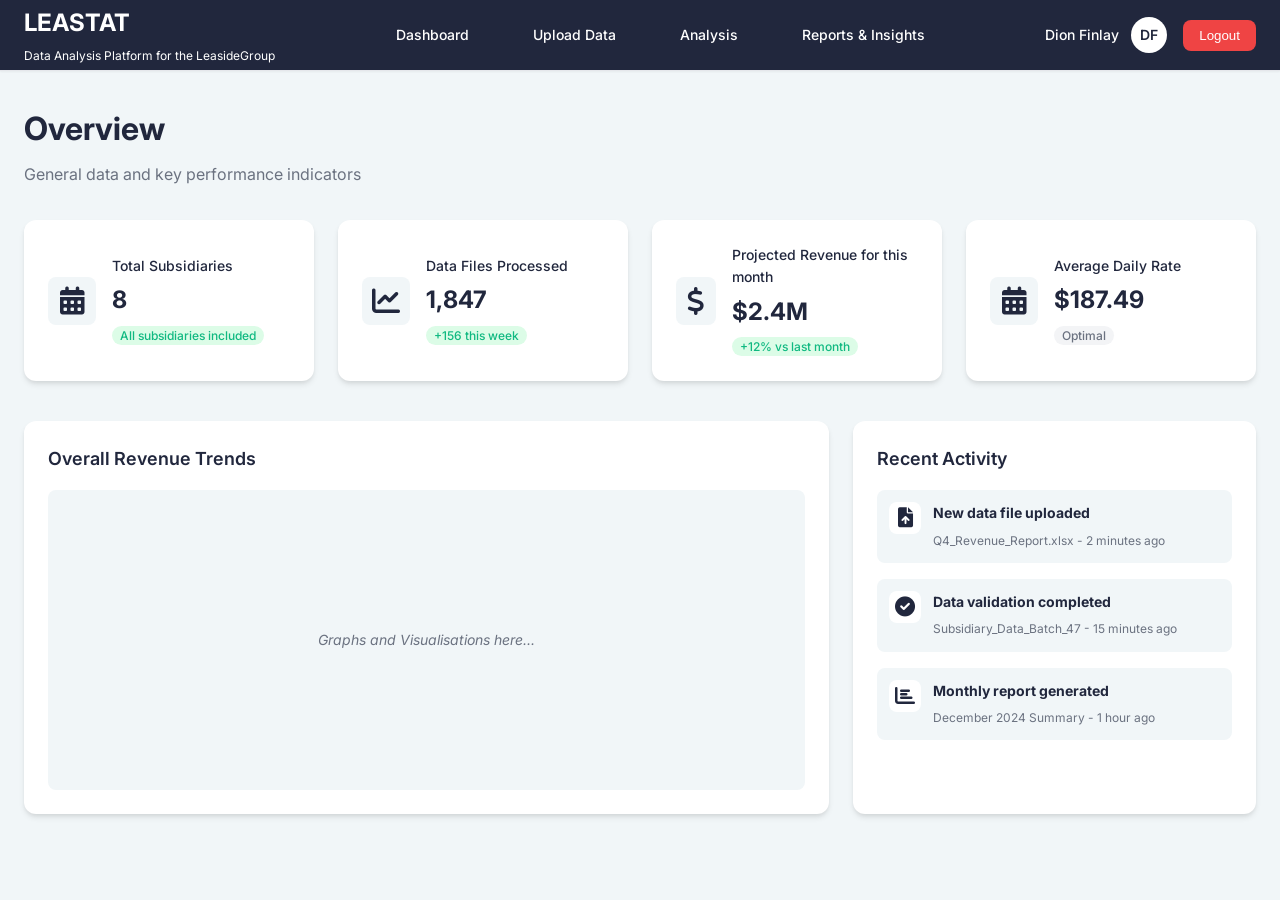
==== commit 53dd1d8d: "stage as at presenting" ====
--- a/Frontend/index.html
+++ b/Frontend/index.html
@@ -21,17 +21,17 @@
                 <span class="nav-tagline">Data Analysis Platform for the LeasideGroup</span>
             </div>
             <div class="nav-menu">
-                <a href="#dashboard" class="nav-link active" data-section="dashboard">Dashboard</a>
-                <a href="#upload" class="nav-link" data-section="upload">Upload Data</a>
-                <a href="#analytics" class="nav-link" data-section="analytics">Analysis</a>
-                <a href="#reports" class="nav-link" data-section="reports">Reports & Insights</a>
+                <a href="index.html" class="nav-link" data-section="dashboard">Dashboard</a>
+                <a href="components/upload.html" class="nav-link" data-section="upload">Upload Data</a>
+                <a href="components/analytics.html" class="nav-link" data-section="analytics">Analysis</a>
+                <a href="components/reports.html" class="nav-link" data-section="reports">Reports & Insights</a>
             </div>
             <div class="nav-user">
                 <div class="user-profile">
                     <span class="user-name">Dion Finlay</span>
                     <div class="user-avatar">DF</div>
                 </div>
-                <button class="logout-btn">Logout</button>
+                <a href="components/login.html"><button class="logout-btn">Logout</button></a>
             </div>
         </div>
     </nav>
@@ -116,183 +116,10 @@
             </div>
         </section>
 
-        <!-- Upload Section -->
-        <section id="upload-section" class="content-section">
-            <div class="upload-header">
-                <h1>Data upload Portal</h1>
-                <p>Upload and validate your data files</p>
-            </div>
-            
-            <div class="upload-container">
-                <div class="upload-area">
-                    <div class="upload-icon"><i class="fa-solid fa-cloud-arrow-up"></i></div>
-                    <h3>Drag & Drop Files Here</h3>
-                    <p>or click to browse and select files</p>
-                    <input type="file" id="file-input" multiple accept=".xlsx,.xls,.csv" hidden>
-                    <button class="upload-btn" onclick="document.getElementById('file-input').click()">
-                        Choose Files
-                    </button>
-                </div>
-                
-                <div class="upload-info">
-                    <h4>Supported Formats</h4>
-                    <ul>
-                        <li>Excel Files (.xlsx, .xls)</li>
-                        <li>CSV Files (.csv)</li>
-                        <li>Maximum file size: 50MB</li>
-                    </ul>
-                </div>
-            </div>
-
-            <div class="upload-progress" id="upload-progress" style="display: none;">
-                <h3>Processing Files...</h3>
-                <div class="progress-bar">
-                    <div class="progress-fill"></div>
-                </div>
-                <p class="progress-text">0% Complete</p>
-            </div>
-
-            <div class="uploaded-files" id="uploaded-files">
-                <h3>Recently Uploaded Files</h3>
-                <div class="files-list">
-                    <!-- Files will be dynamically added here -->
-                </div>
-            </div>
-        </section>
-
-        <!-- Analytics Section -->
-        <section id="analytics-section" class="content-section">
-            <div class="analytics-header">
-                <h1>Data Analysis</h1>
-                <p>Analyze trends and patterns in your data</p>
-            </div>
-            
-            <div class="analytics-filters">
-                <div class="filter-group">
-                    <label>Date Range</label>
-                    <select class="filter-select">
-                        <option>Last 30 days</option>
-                        <option>Last 3 months</option>
-                        <option>Last 6 months</option>
-                        <option>Last year</option>
-                    </select>
-                </div>
-                <div class="filter-group">
-                    <label>Subsidiary</label>
-                    <select class="filter-select">
-                        <option>All Subsidiaries</option>
-                        <option>Leaside Manor</option>
-                        <option>Apartments</option>
-                        <option>Hotel</option>
-                        <option>Spa Service</option>
-                        <option>Medispa Service</option>
-                        <option>Products</option>
-                        <option>Bistro and Extras</option>
-                        <option>Riverside</option>
-                        <option>Monastery Health</option>
-                        <option>Villanova</option>
-                        <option>Bistro and Extras</option>
-                    </select>
-                </div>
-                <div class="filter-group">
-                    <label>Metric</label>
-                    <select class="filter-select">
-                        <option>Revenue</option>
-                        <option>Average Daily Rate</option>
-                        <option>Occupancy</option>
-                        <option>Something Else</option>
-                    </select>
-                </div>
-                <button class="apply-filters-btn">Apply Filters</button>
-            </div>
-
-            <div class="analytics-charts">
-                <div class="chart-grid">
-                    <div class="chart-card">
-                        <h4>Revenue by Subsidiary</h4>
-                        <div class="chart-placeholder">Charts and graphs</div>
-                    </div>
-                    <div class="chart-card">
-                        <h4>Growth Trends</h4>
-                        <div class="chart-placeholder">Charts and graphs</div>
-                    </div>
-                    <div class="chart-card">
-                        <h4>Performance Metrics</h4>
-                        <div class="chart-placeholder">Charts and graphs</div>
-                    </div>
-                    <div class="chart-card">
-                        <h4>Comparative Analysis</h4>
-                        <div class="chart-placeholder">Charts and graphs</div>
-                    </div>
-                </div>
-            </div>
-        </section>
-
-        <!-- Reports Section -->
-        <section id="reports-section" class="content-section">
-            <div class="reports-header">
-                <h1>Reports & Export</h1>
-                <p>Generate and download comprehensive reports</p>
-            </div>
-            
-            <div class="reports-container">
-                <div class="report-templates">
-                    <h3>Report Templates</h3>
-                    <div class="template-grid">
-                        <div class="template-card">
-                            <div class="template-icon"><i class="fa-solid fa-chart-pie"></i></div>
-                            <h4>Monthly Summary</h4>
-                            <p>Comprehensive monthly performance report</p>
-                            <button class="generate-btn">Generate</button>
-                        </div>
-                        <div class="template-card">
-                            <div class="template-icon"><i class="fa-solid fa-chart-column"></i></div>
-                            <h4>Financial Analysis</h4>
-                            <p>Detailed financial metrics and trends</p>
-                            <button class="generate-btn">Generate</button>
-                        </div>
-                        <div class="template-card">
-                            <div class="template-icon"><i class="fa-solid fa-bullseye"></i></div>
-                            <h4>Performance Review</h4>
-                            <p>Subsidiary performance comparison</p>
-                            <button class="generate-btn">Generate</button>
-                        </div>
-                    </div>
-                </div>
-
-                <div class="recent-reports">
-                    <h3>Recent Reports</h3>
-                    <div class="reports-list">
-                        <div class="report-item">
-                            <div class="report-info">
-                                <h4>December 2024 Monthly Summary</h4>
-                                <p>Generated on Jan 5, 2025</p>
-                            </div>
-                            <div class="report-actions">
-                                <button class="download-btn">Download</button>
-                                <button class="view-btn">View</button>
-                            </div>
-                        </div>
-                        <div class="report-item">
-                            <div class="report-info">
-                                <h4>Q4 2024 Financial Analysis</h4>
-                                <p>Generated on Jan 3, 2025</p>
-                            </div>
-                            <div class="report-actions">
-                                <button class="download-btn">Download</button>
-                                <button class="view-btn">View</button>
-                            </div>
-                        </div>
-                    </div>
-                </div>
-            </div>
-        </section>
     </main>
 
     <!-- Scripts -->
-    <script src="scripts/app.js"></script>
-    <script src="scripts/api.js"></script>
-    <script src="scripts/validation.js"></script>
-    <script src="upload.js"></script>
+    <script src="../scripts/app.js"></script>
+    
 </body>
 </html>
--- a/Frontend/styles/main.css
+++ b/Frontend/styles/main.css
@@ -27,14 +27,14 @@
 body {
     font-family: var(--font-family);
     background-color: var(--background-color);
-    color: var(--text-dark);
+    color: white;
     line-height: 1.6;
     font-size: 14px;
 }
 
 /* Navigation*/
 .navbar {
-    background-color: var(--white);
+    background-color: var(--primary-color);
     border-bottom: 1px solid var(--border-color);
     box-shadow: var(--shadow-sm);
     position: sticky;
@@ -53,14 +53,14 @@
 }
 
 .nav-brand h2 {
-    color: var(--primary-color);
+    color: white;
     font-size: 24px;
     font-weight: 700;
     margin-bottom: 2px;
 }
 
 .nav-tagline {
-    color: var(--text-light);
+    color: white;
     font-size: 12px;
     font-weight: 400;
 }
@@ -72,7 +72,7 @@
 
 .nav-link {
     text-decoration: none;
-    color: var(--text-light);
+    color: white;
     font-weight: 500;
     padding: 8px 16px;
     border-radius: var(--border-radius);
@@ -81,13 +81,14 @@
 }
 
 .nav-link:hover {
-    color: var(--primary-color);
-    background-color: var(--secondary-color);
+    text-decoration: underline;
+    color: white;
+    
 }
 
 .nav-link.active {
     color: var(--primary-color);
-    background-color: var(--secondary-color);
+    background-color: white;
     font-weight: 600;
 }
 
@@ -105,14 +106,14 @@
 
 .user-name {
     font-weight: 500;
-    color: var(--text-dark);
+    color: white;
 }
 
 .user-avatar {
     width: 36px;
     height: 36px;
-    background-color: var(--primary-color);
-    color: var(--white);
+    background-color: white;
+    color: var(--primary-color);
     border-radius: 50%;
     display: flex;
     align-items: center;
@@ -122,9 +123,9 @@
 }
 
 .logout-btn {
-    background-color: transparent;
-    border: 1px solid var(--border-color);
-    color: var(--text-dark);
+    background-color: var(--error-color);
+    border: none;
+    color: white;
     padding: 8px 16px;
     border-radius: var(--border-radius);
     cursor: pointer;
@@ -136,6 +137,7 @@
     background-color: var(--error-color);
     color: var(--white);
     border-color: var(--error-color);
+    transform: translateY(-2px);
 }
 
 /* Main Content */
@@ -200,10 +202,11 @@
 }
 
 .stat-icon {
-    font-size: 32px;
-    width: 60px;
-    height: 60px;
-    background-color: var(--secondary-color);
+    font-size: 28px;
+    width: 48px;
+    height: 48px;
+    background-color: var(--background-color);
+    color: var(--primary-color);
     border-radius: var(--border-radius);
     display: flex;
     align-items: center;
@@ -211,7 +214,7 @@
 }
 
 .stat-content h3 {
-    color: var(--text-light);
+    color: var(--primary-color);
     font-size: 14px;
     font-weight: 500;
     margin-bottom: 4px;
@@ -297,6 +300,7 @@
     align-items: center;
     justify-content: center;
     background-color: var(--white);
+    color:var(--primary-color);
     border-radius: var(--border-radius);
 }
 
@@ -833,4 +837,13 @@
     0% { left: -100%; }
     100% { left: 100%; }
 }
-    +    
+
+
+/* Add this to your CSS file to handle PDF file icons */
+.file-item .file-icon i.fa-file-pdf {
+    color: #ff6b6b; /* Red color for PDF files */
+}
+
+/* You can also update your JavaScript to show appropriate icons */
+/*the analytics specific styling*/
